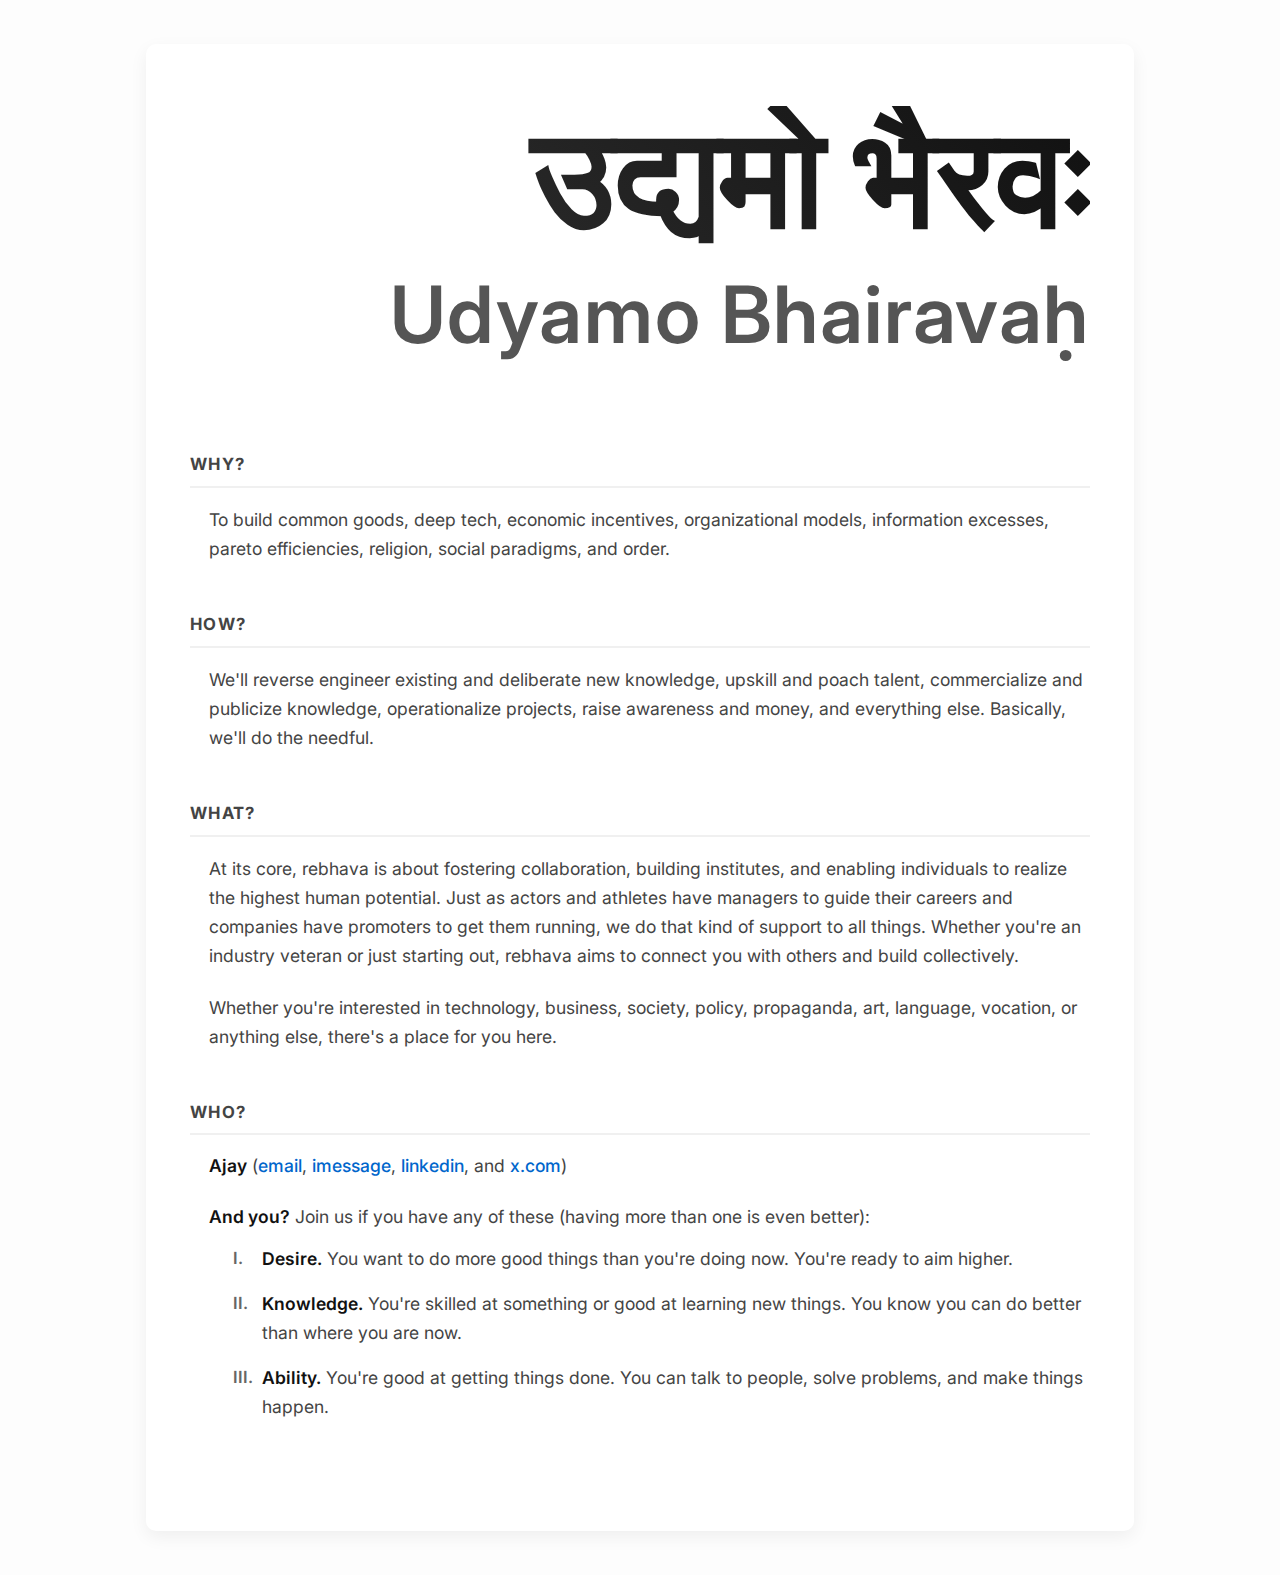
==== index.html @ 53928be8 "Update index.html" ====
<!DOCTYPE html>
<html lang="en">
<head>
    <meta charset="utf-8">
    <meta name="viewport" content="width=device-width, initial-scale=1">
    <title>rebhava</title>
    <link href="https://fonts.googleapis.com/css2?family=Inter:wght@300;400;600;700&display=swap" rel="stylesheet">
    <link rel="icon" type="image/png" href="/rebhv.png">
    <link rel="apple-touch-icon" href="/rebhv.png">
    <style>
        body {
            font-family: "Inter", -apple-system, BlinkMacSystemFont, "Segoe UI", Roboto, "Helvetica Neue", Arial, sans-serif, "Apple Color Emoji", "Segoe UI Emoji", "Segoe UI Symbol";
            font-size: 1.1rem;
            font-weight: 400;
            line-height: 1.65;
            color: #333;
            background-color: #fdfdfd;
            margin: 0;
            padding: 0;
            min-height: 100vh;
            display: flex;
            align-items: center;
            justify-content: center;
            overflow-x: hidden;
            -webkit-font-smoothing: antialiased;
            -moz-osx-font-smoothing: grayscale;
        }
        .container {
            max-width: 900px;
            width: 90%;
            padding: 3.5em 2.5em;
            background-color: #fff;
            box-shadow: 0 6px 18px rgba(0,0,0,0.06);
            border-radius: 10px;
            margin: 2.5em auto;
            position: relative;
        }
        p {
            margin-bottom: 1.4rem;
        }
        .motto-container {
            text-align: right;
            margin-bottom: 4.5rem;
            margin-right: -0.5em;
            padding-right: 0.5em;
        }
        .motto {
            font-size: clamp(5em, 12vw, 8em);
            line-height: 1;
            font-weight: 700;
            margin-bottom: 0.15rem;
            color: #1a1a1a;
            background: -webkit-linear-gradient(45deg, #333, #111);
            -webkit-background-clip: text;
            -webkit-text-fill-color: transparent;
        }
        .motto-latin {
            font-size: clamp(3em, 7vw, 4.5em);
            font-weight: 600;
            color: #555;
            letter-spacing: 0.02em;
        }
        .section {
            margin-bottom: 3rem;
        }
        h2 {
            font-size: 0.95em;
            font-weight: 700;
            color: #444;
            margin-bottom: 1rem;
            text-transform: uppercase;
            letter-spacing: 0.08em;
            border-bottom: 2px solid #f0f0f0;
            padding-bottom: 0.4em;
        }
        .content {
            margin-left: 1.2rem;
            color: #444;
        }
        .join-section > div {
            margin-bottom: 1.4rem;
        }
        .join-section h3 {
            font-size: 1.1em;
            font-weight: 700;
            color: #333;
            margin-bottom: 0.6rem;
            display: block;
        }
        .join-section p {
            display: inline;
            margin-left: 0;
        }
        .join-section ol {
            margin-top: 0.8rem;
            padding-left: 1.5rem;
            list-style: none;
            counter-reset: join-counter;
        }
        .join-section li {
            margin-bottom: 1rem;
            position: relative;
            padding-left: 1.8rem;
            counter-increment: join-counter;
        }
        .join-section li::before {
            content: counter(join-counter, upper-roman) ".";
            position: absolute;
            left: 0;
            top: 0.05em;
            font-weight: 600;
            color: #666;
            font-size: 0.95em;
        }
        .join-section b {
            font-weight: 600;
            color: #111;
        }
        a {
            color: #0066cc;
            text-decoration: none;
            font-weight: 500;
            transition: all 0.2s ease-in-out;
        }
        a:hover {
            color: #004080;
            text-decoration: underline;
            text-decoration-thickness: 1px;
        }

        @media (max-width: 768px) {
             .container {
                padding: 3em 2em;
            }
            .motto {
                font-size: clamp(4.5em, 10vw, 7em);
            }
            .motto-latin {
                font-size: clamp(2.8em, 6vw, 4em);
            }
        }

        @media (max-width: 600px) {
            body {
                font-size: 1rem;
                line-height: 1.6;
            }
            .container {
                padding: 2.5em 1.5em;
                width: 95%;
                margin: auto;
            }
            .motto {
                font-size: 4em;
            }
            .motto-latin {
                font-size: 2.5em;
            }
            h2 {
                font-size: 0.9em;
                letter-spacing: 0.06em;
            }
            .content {
                margin-left: 0.8rem;
            }
            .join-section ol {
                padding-left: 1rem;
            }
            .join-section li {
                padding-left: 1.6rem;
            }
            .join-section li::before {
                font-size: 0.9em;
            }
        }
    </style>
</head>
<body>
    <div class="container">
        <div class="motto-container">
            <div class="motto">उद्यमो भैरवः</div>
            <div class="motto-latin">Udyamo Bhairavaḥ</div>
        </div>

        <div class="section">
            <h2>why?</h2>
            <div class="content">
                <p>To build common goods, deep tech, economic incentives, organizational models, information excesses, pareto efficiencies, religion, social paradigms, and order.</p>
            </div>
        </div>

        <div class="section">
            <h2>how?</h2>
            <div class="content">
                <p>We'll reverse engineer existing and deliberate new knowledge, upskill and poach talent, commercialize and publicize knowledge, operationalize projects, raise awareness and money, and everything else. Basically, we'll do the needful.</p>
            </div>
        </div>

        <div class="section">
            <h2>what?</h2>
            <div class="content">
                <p>At its core, rebhava is about fostering collaboration, building institutes, and enabling individuals to realize the highest human potential. Just as actors and athletes have managers to guide their careers and companies have promoters to get them running, we do that kind of support to all things. Whether you're an industry veteran or just starting out, rebhava aims to connect you with others and build collectively.</p>
                <p>Whether you're interested in technology, business, society, policy, propaganda, art, language, vocation, or anything else, there's a place for you here.</p>
            </div>
        </div>

        <div class="section">
            <h2>who?</h2>
            <div class="content join-section">
                <div><b>Ajay</b> (<a href="mailto:chahal@elfreds.com">email</a>, <a href="imessage://chahal@elfreds.com">imessage</a>, <a href="https://www.linkedin.com/in/ajch25/">linkedin</a>, and <a href="https://x.com/ghanshyaama">x.com</a>)<br></div>
                <div>
                    <b>And you?</b> Join us if you have any of these (having more than one is even better):
                <ol type="I">
                    <li>
                        <b>Desire.</b> You want to do more good things than you're doing now. You're ready to aim higher.
                    </li>
                    <li>
                        <b>Knowledge.</b> You're skilled at something or good at learning new things. You know you can do better than where you are now.
                    </li>
                    <li>
                        <b>Ability.</b> You're good at getting things done. You can talk to people, solve problems, and make things happen.
                    </li>
                </ol>
                </div>
            </div>
        </div>
    </div>
</body>
</html>
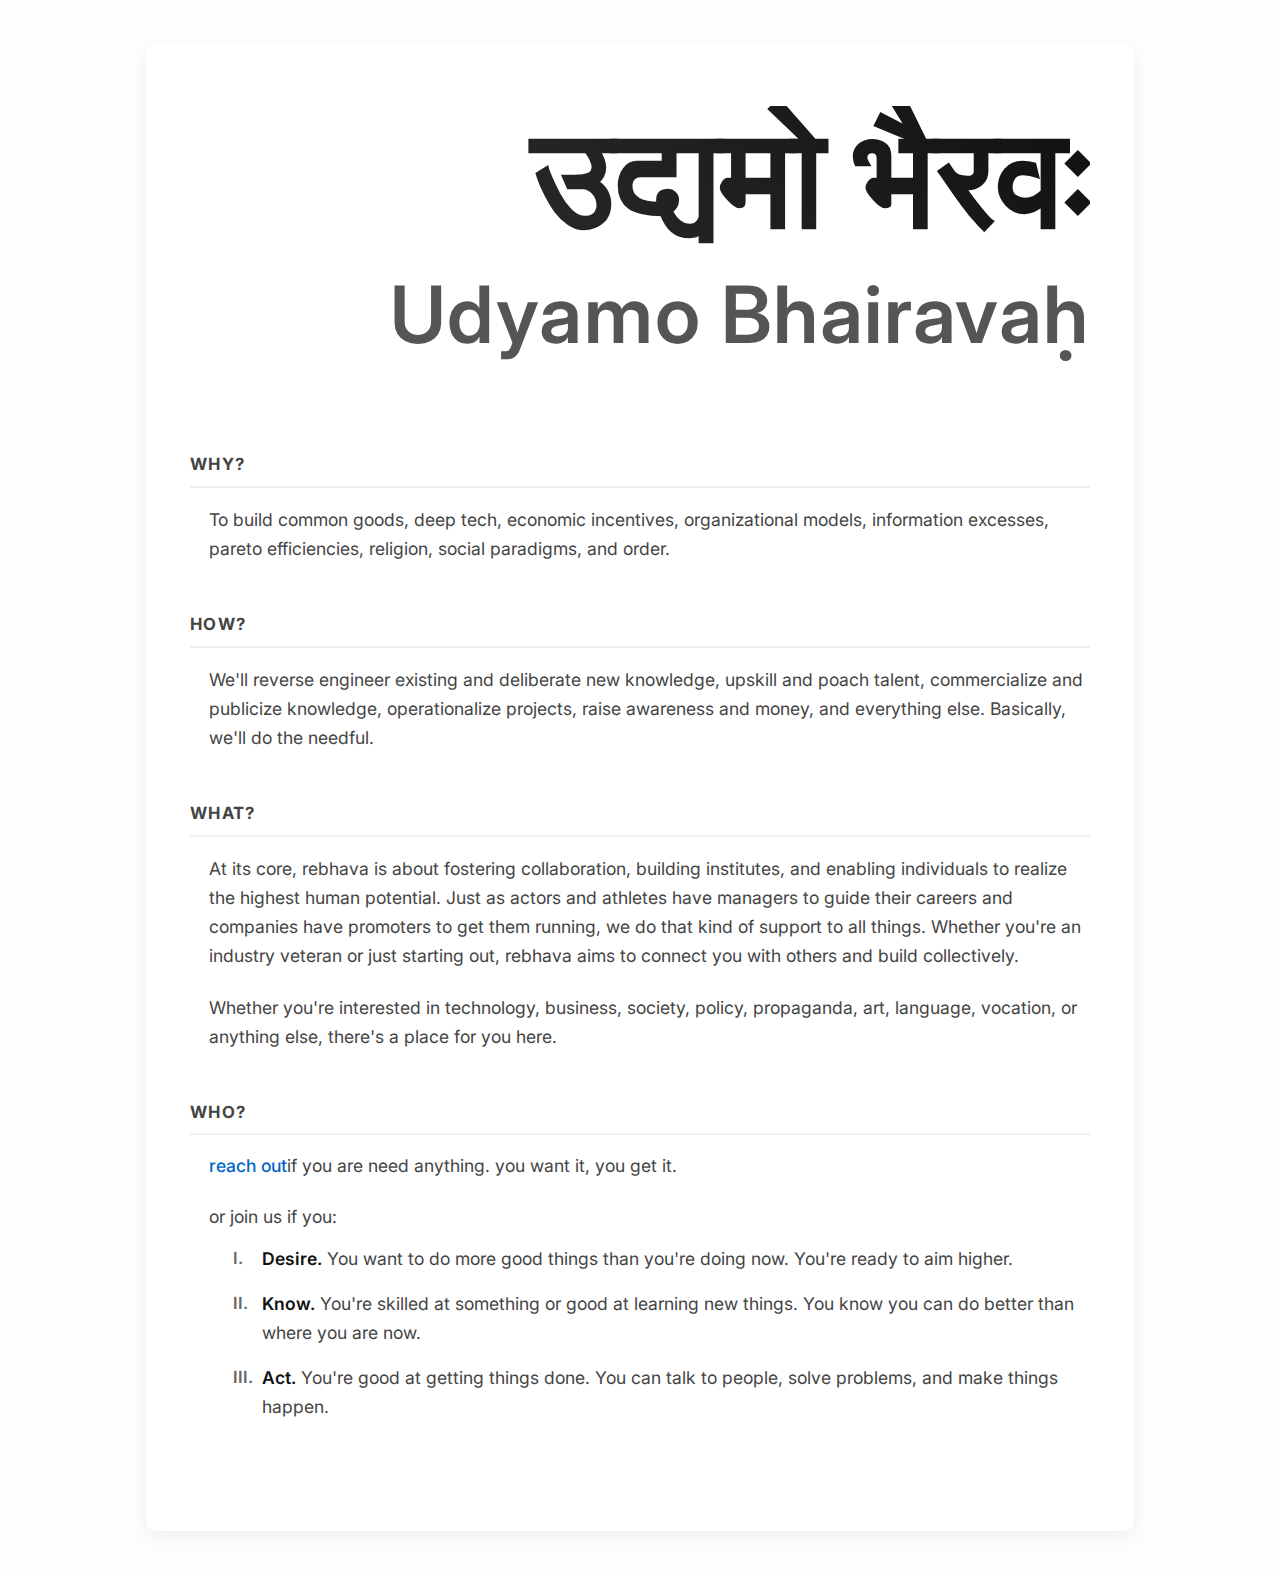
==== commit 452d88ad: "Update index.html" ====
--- a/index.html
+++ b/index.html
@@ -5,8 +5,8 @@
     <meta name="viewport" content="width=device-width, initial-scale=1">
     <title>rebhava</title>
     <link href="https://fonts.googleapis.com/css2?family=Inter:wght@300;400;600;700&display=swap" rel="stylesheet">
-    <link rel="icon" type="image/png" href="/rebhv.png">
-    <link rel="apple-touch-icon" href="/rebhv.png">
+    <link rel="icon" type="image/png" href="/rebhava.png">
+    <link rel="apple-touch-icon" href="/rebhava.png">
     <style>
         body {
             font-family: "Inter", -apple-system, BlinkMacSystemFont, "Segoe UI", Roboto, "Helvetica Neue", Arial, sans-serif, "Apple Color Emoji", "Segoe UI Emoji", "Segoe UI Symbol";
@@ -207,18 +207,18 @@
         <div class="section">
             <h2>who?</h2>
             <div class="content join-section">
-                <div><b>Ajay</b> (<a href="mailto:chahal@elfreds.com">email</a>, <a href="imessage://chahal@elfreds.com">imessage</a>, <a href="https://www.linkedin.com/in/ajch25/">linkedin</a>, and <a href="https://x.com/ghanshyaama">x.com</a>)<br></div>
+                <div><a href="mailto:chahal@rebhava.com">reach out</a>if you are need anything. you want it, you get it.</div>
                 <div>
-                    <b>And you?</b> Join us if you have any of these (having more than one is even better):
+                    or join us if you:
                 <ol type="I">
                     <li>
                         <b>Desire.</b> You want to do more good things than you're doing now. You're ready to aim higher.
                     </li>
                     <li>
-                        <b>Knowledge.</b> You're skilled at something or good at learning new things. You know you can do better than where you are now.
+                        <b>Know.</b> You're skilled at something or good at learning new things. You know you can do better than where you are now.
                     </li>
                     <li>
-                        <b>Ability.</b> You're good at getting things done. You can talk to people, solve problems, and make things happen.
+                        <b>Act.</b> You're good at getting things done. You can talk to people, solve problems, and make things happen.
                     </li>
                 </ol>
                 </div>
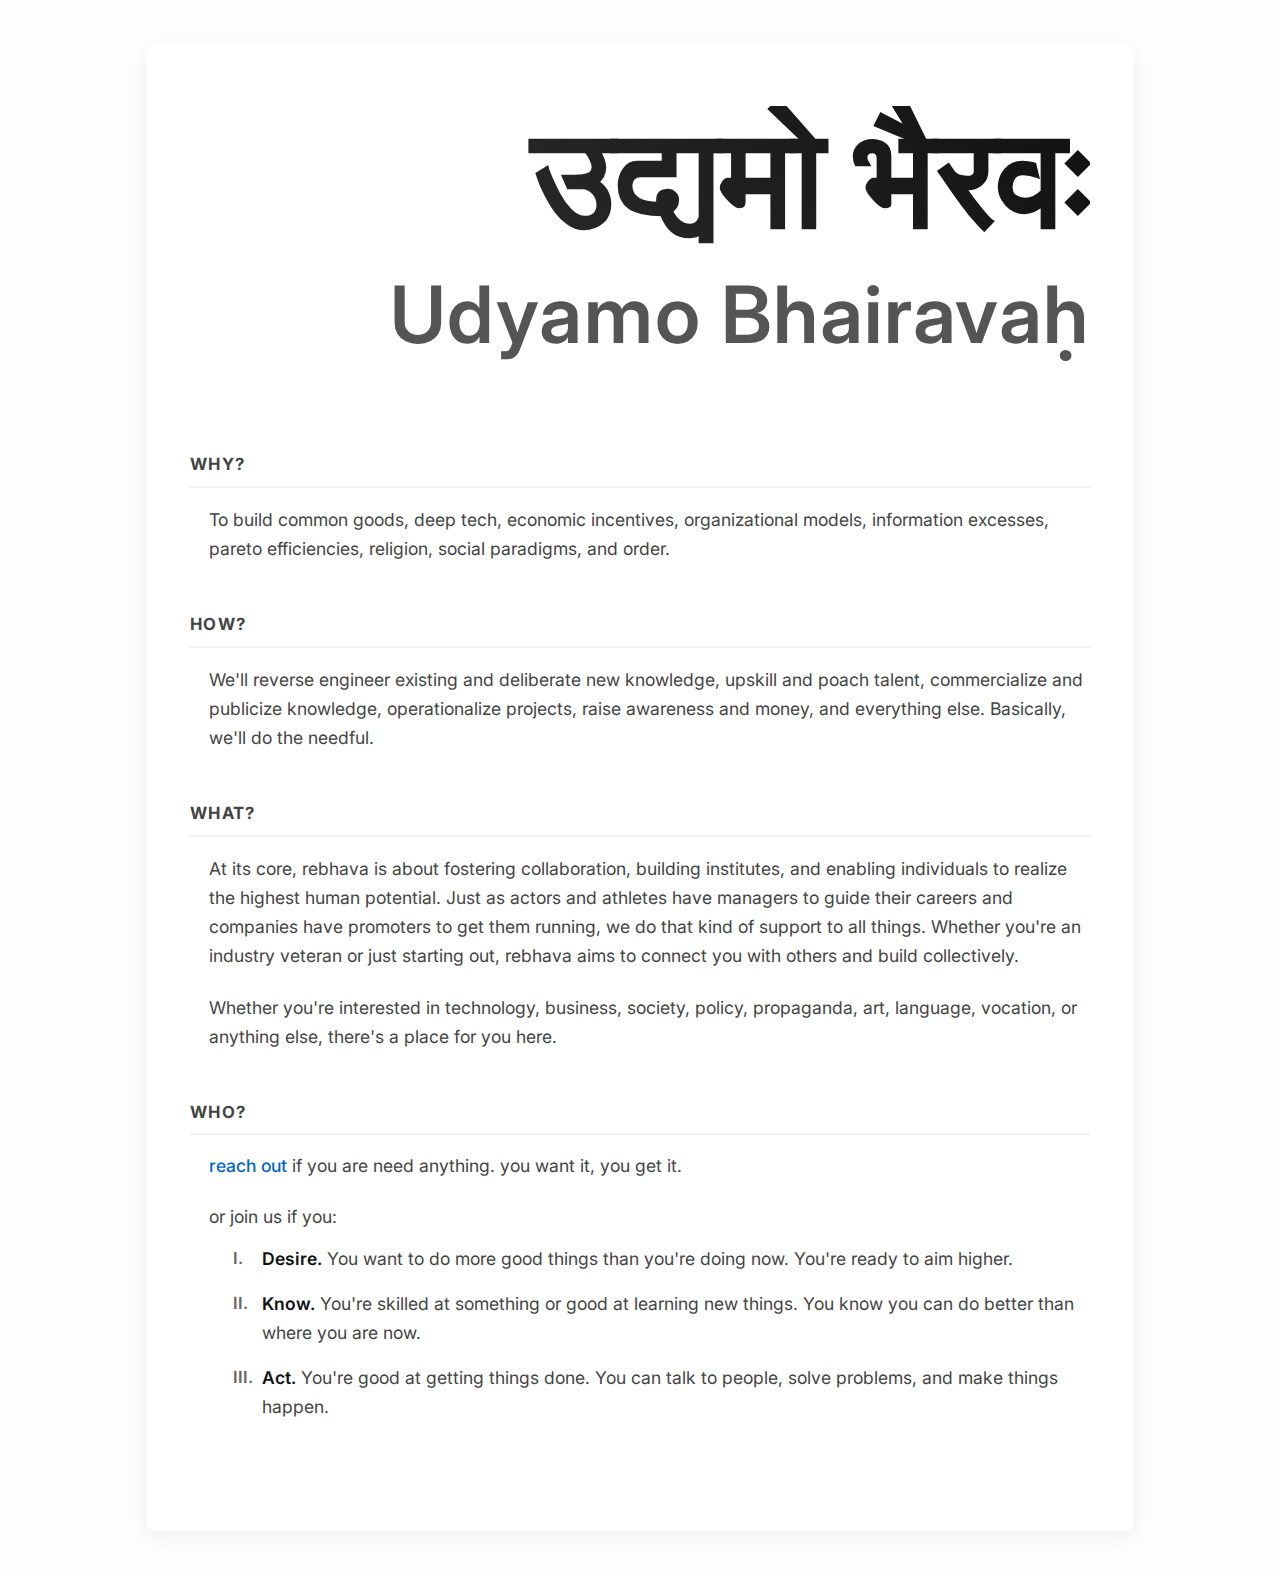
==== commit d45bbeca: "Update index.html" ====
--- a/index.html
+++ b/index.html
@@ -207,7 +207,7 @@
         <div class="section">
             <h2>who?</h2>
             <div class="content join-section">
-                <div><a href="mailto:chahal@rebhava.com">reach out</a>if you are need anything. you want it, you get it.</div>
+                <div><a href="mailto:chahal@rebhava.com">reach out</a> if you are need anything. you want it, you get it.</div>
                 <div>
                     or join us if you:
                 <ol type="I">
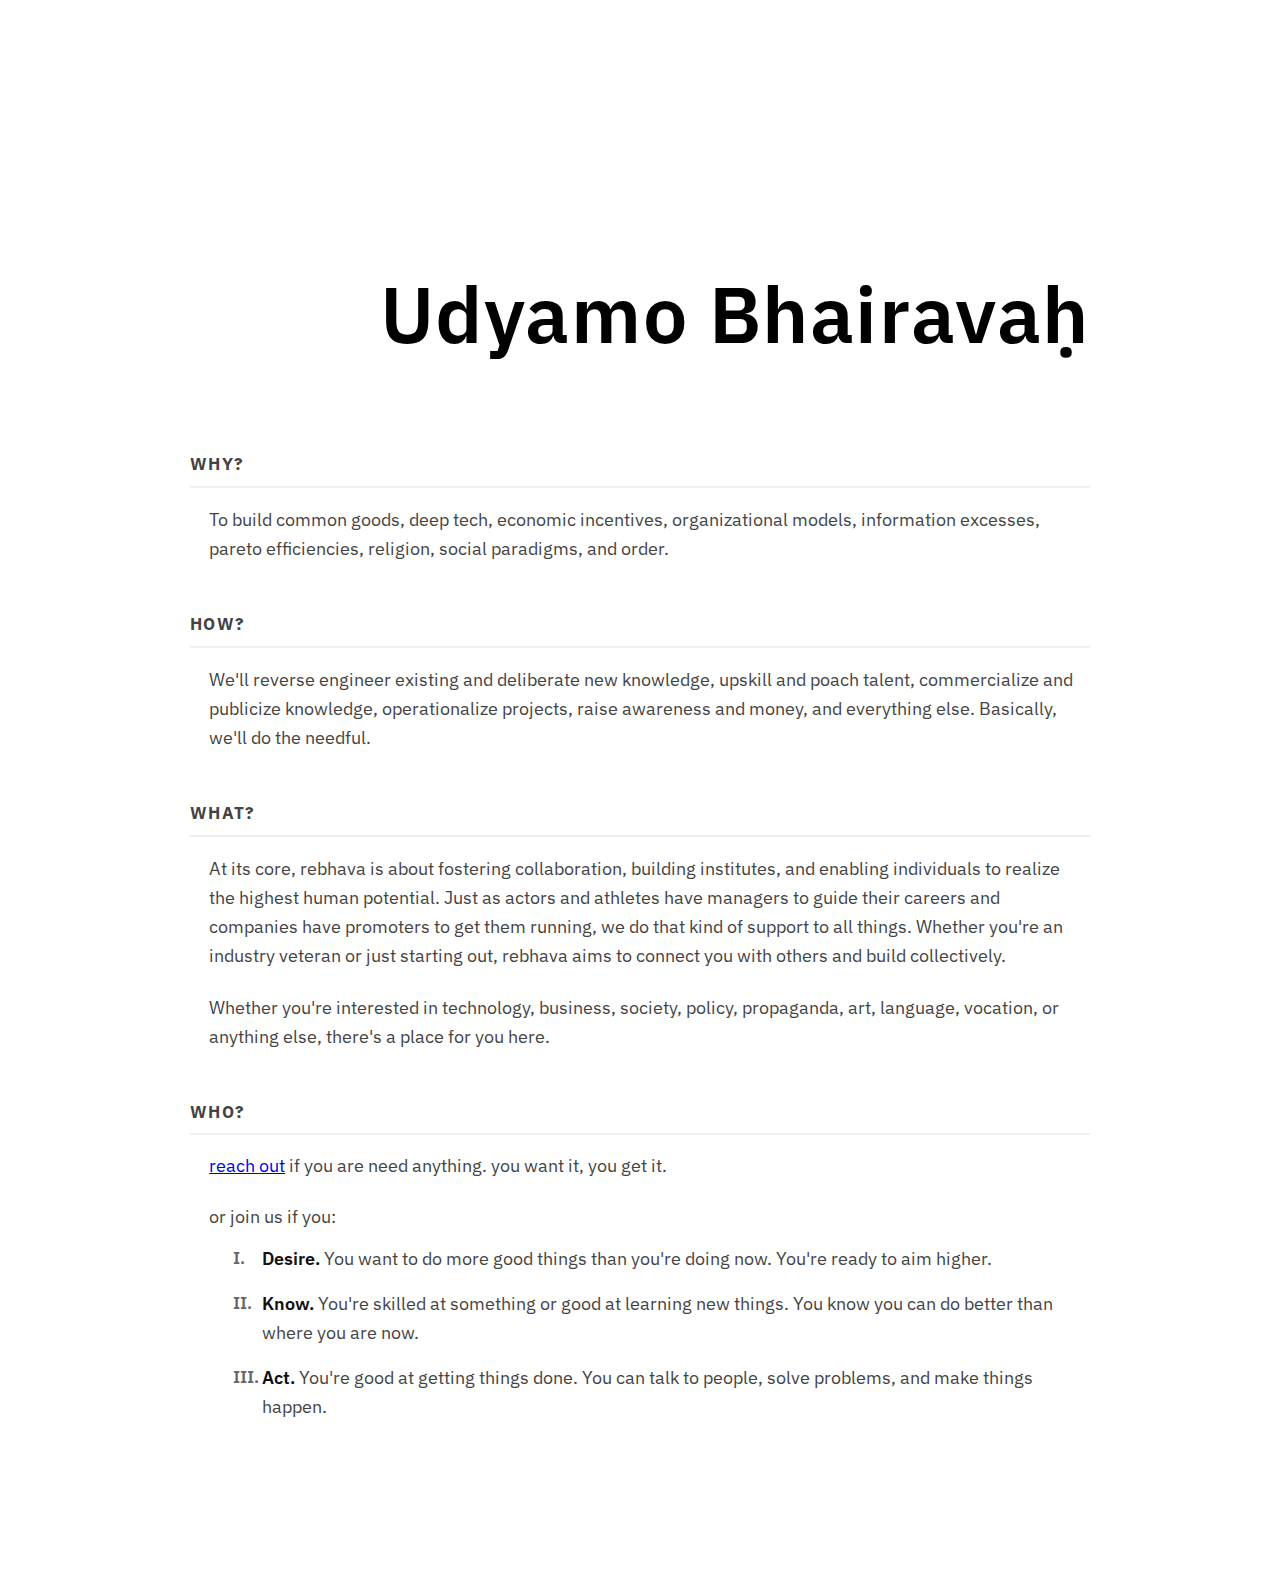
==== commit 9bcddf9d: "Update index.html" ====
--- a/index.html
+++ b/index.html
@@ -4,17 +4,16 @@
     <meta charset="utf-8">
     <meta name="viewport" content="width=device-width, initial-scale=1">
     <title>rebhava</title>
-    <link href="https://fonts.googleapis.com/css2?family=Inter:wght@300;400;600;700&display=swap" rel="stylesheet">
-    <link rel="icon" type="image/png" href="/rebhava.png">
+    <link rel="preconnect" href="https://fonts.googleapis.com">
+    <link rel="preconnect" href="https://fonts.gstatic.com" crossorigin>
+    <link href="https://fonts.googleapis.com/css2?family=IBM+Plex+Sans:ital,wght@0,100..700;1,100..700&family=Inter:ital,opsz,wght@0,14..32,100..900;1,14..32,100..900&display=swap" rel="stylesheet">    <link rel="icon" type="image/png" href="/rebhava.png">
     <link rel="apple-touch-icon" href="/rebhava.png">
     <style>
         body {
-            font-family: "Inter", -apple-system, BlinkMacSystemFont, "Segoe UI", Roboto, "Helvetica Neue", Arial, sans-serif, "Apple Color Emoji", "Segoe UI Emoji", "Segoe UI Symbol";
+            font-family: "IBM Plex Sans", "Inter", -apple-system, BlinkMacSystemFont, "Segoe UI", Roboto, "Helvetica Neue", Arial, sans-serif, "Apple Color Emoji", "Segoe UI Emoji", "Segoe UI Symbol";
             font-size: 1.1rem;
             font-weight: 400;
             line-height: 1.65;
-            color: #333;
-            background-color: #fdfdfd;
             margin: 0;
             padding: 0;
             min-height: 100vh;
@@ -29,8 +28,6 @@
             max-width: 900px;
             width: 90%;
             padding: 3.5em 2.5em;
-            background-color: #fff;
-            box-shadow: 0 6px 18px rgba(0,0,0,0.06);
             border-radius: 10px;
             margin: 2.5em auto;
             position: relative;
@@ -49,15 +46,12 @@
             line-height: 1;
             font-weight: 700;
             margin-bottom: 0.15rem;
-            color: #1a1a1a;
-            background: -webkit-linear-gradient(45deg, #333, #111);
             -webkit-background-clip: text;
             -webkit-text-fill-color: transparent;
         }
         .motto-latin {
             font-size: clamp(3em, 7vw, 4.5em);
             font-weight: 600;
-            color: #555;
             letter-spacing: 0.02em;
         }
         .section {
@@ -115,17 +109,6 @@
         .join-section b {
             font-weight: 600;
             color: #111;
-        }
-        a {
-            color: #0066cc;
-            text-decoration: none;
-            font-weight: 500;
-            transition: all 0.2s ease-in-out;
-        }
-        a:hover {
-            color: #004080;
-            text-decoration: underline;
-            text-decoration-thickness: 1px;
         }
 
         @media (max-width: 768px) {
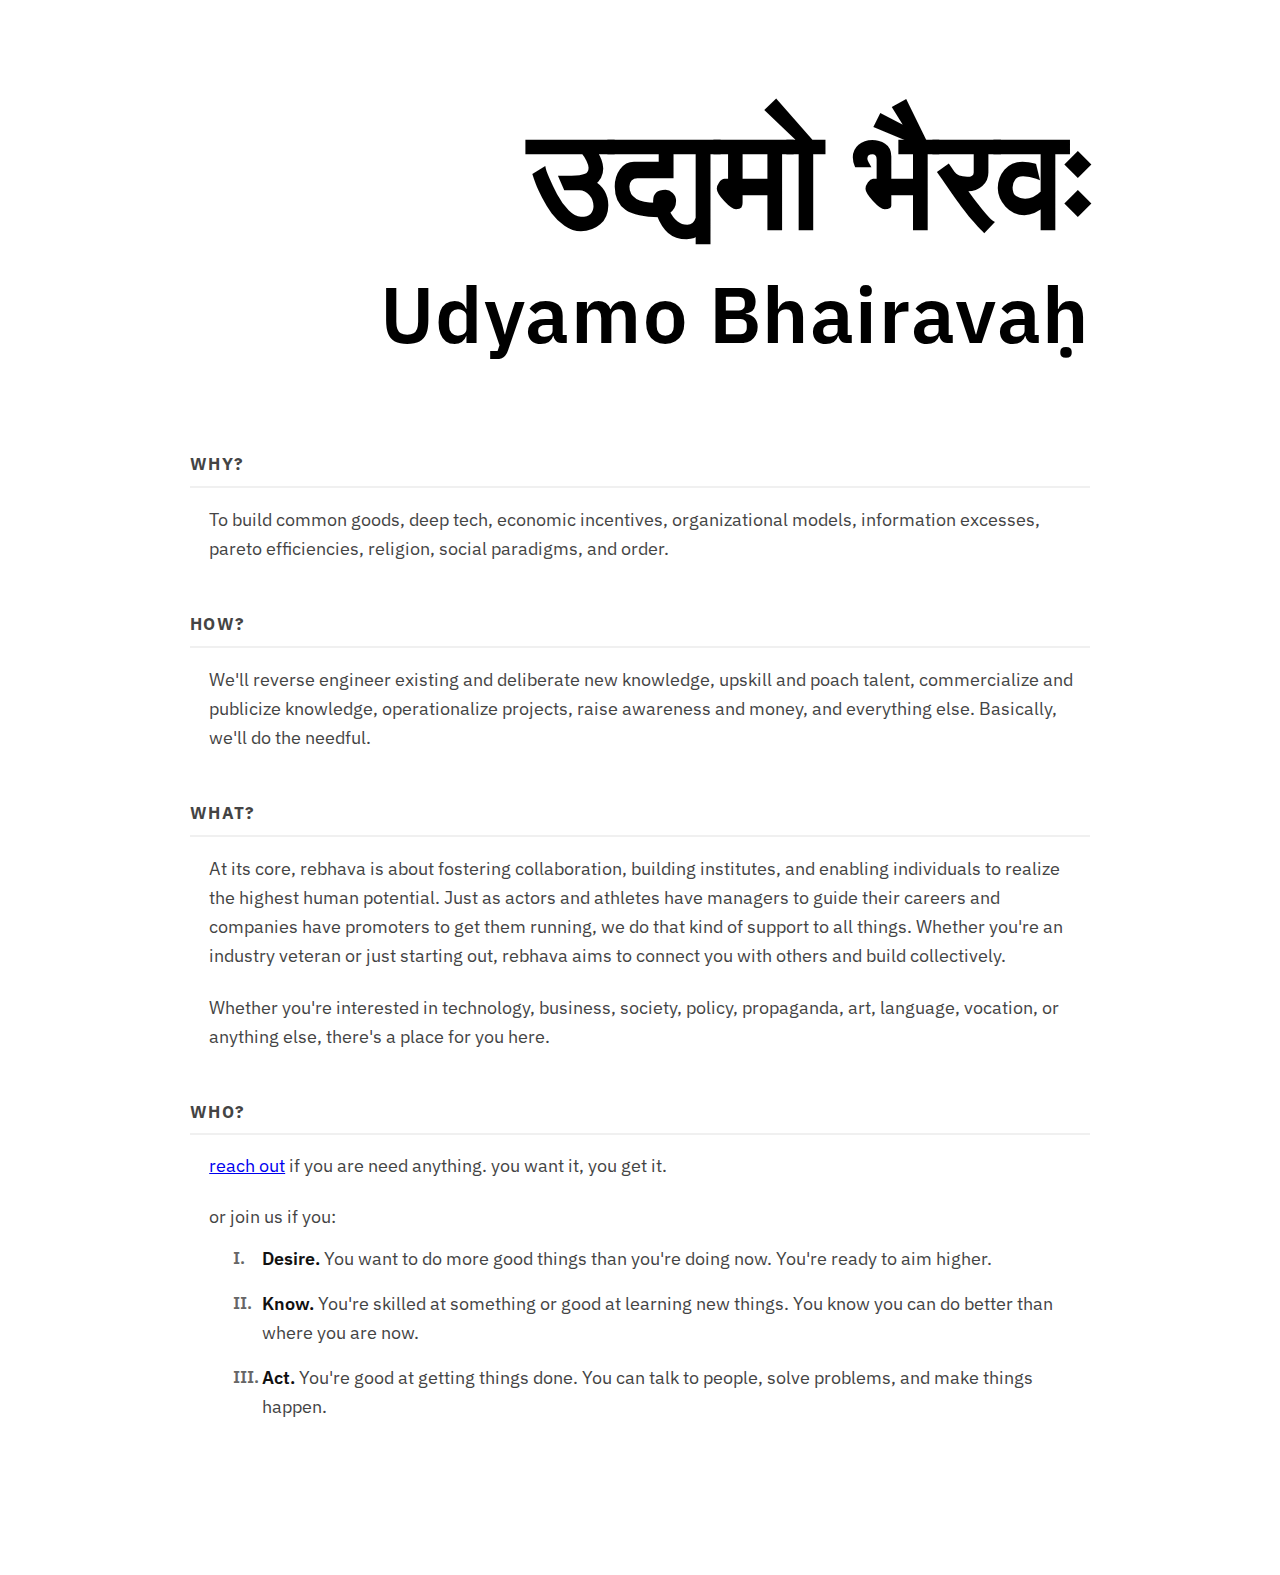
==== commit ebad5c8a: "Update index.html" ====
--- a/index.html
+++ b/index.html
@@ -46,8 +46,6 @@
             line-height: 1;
             font-weight: 700;
             margin-bottom: 0.15rem;
-            -webkit-background-clip: text;
-            -webkit-text-fill-color: transparent;
         }
         .motto-latin {
             font-size: clamp(3em, 7vw, 4.5em);
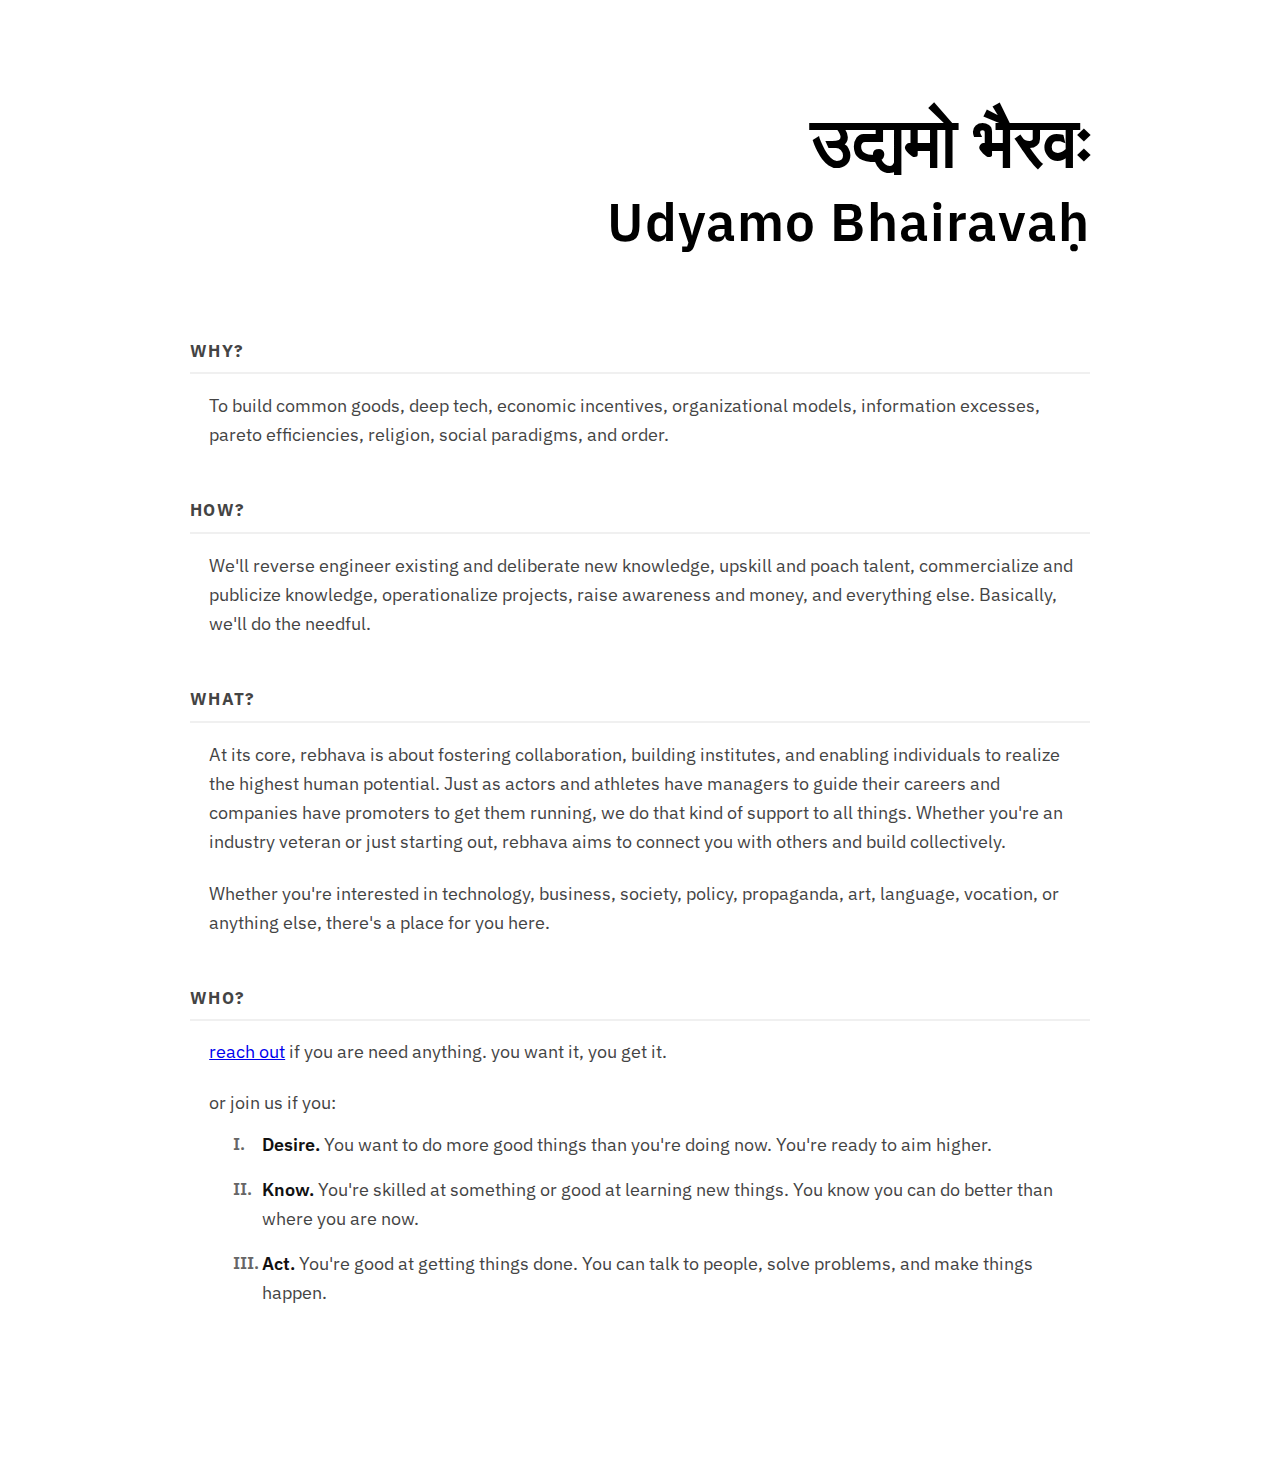
==== commit 88102d54: "Update index.html" ====
--- a/index.html
+++ b/index.html
@@ -42,13 +42,13 @@
             padding-right: 0.5em;
         }
         .motto {
-            font-size: clamp(5em, 12vw, 8em);
+            font-size: clamp(3em, 7vw, 4em);
             line-height: 1;
             font-weight: 700;
             margin-bottom: 0.15rem;
         }
         .motto-latin {
-            font-size: clamp(3em, 7vw, 4.5em);
+            font-size: clamp(2em, 5vw, 3em);
             font-weight: 600;
             letter-spacing: 0.02em;
         }
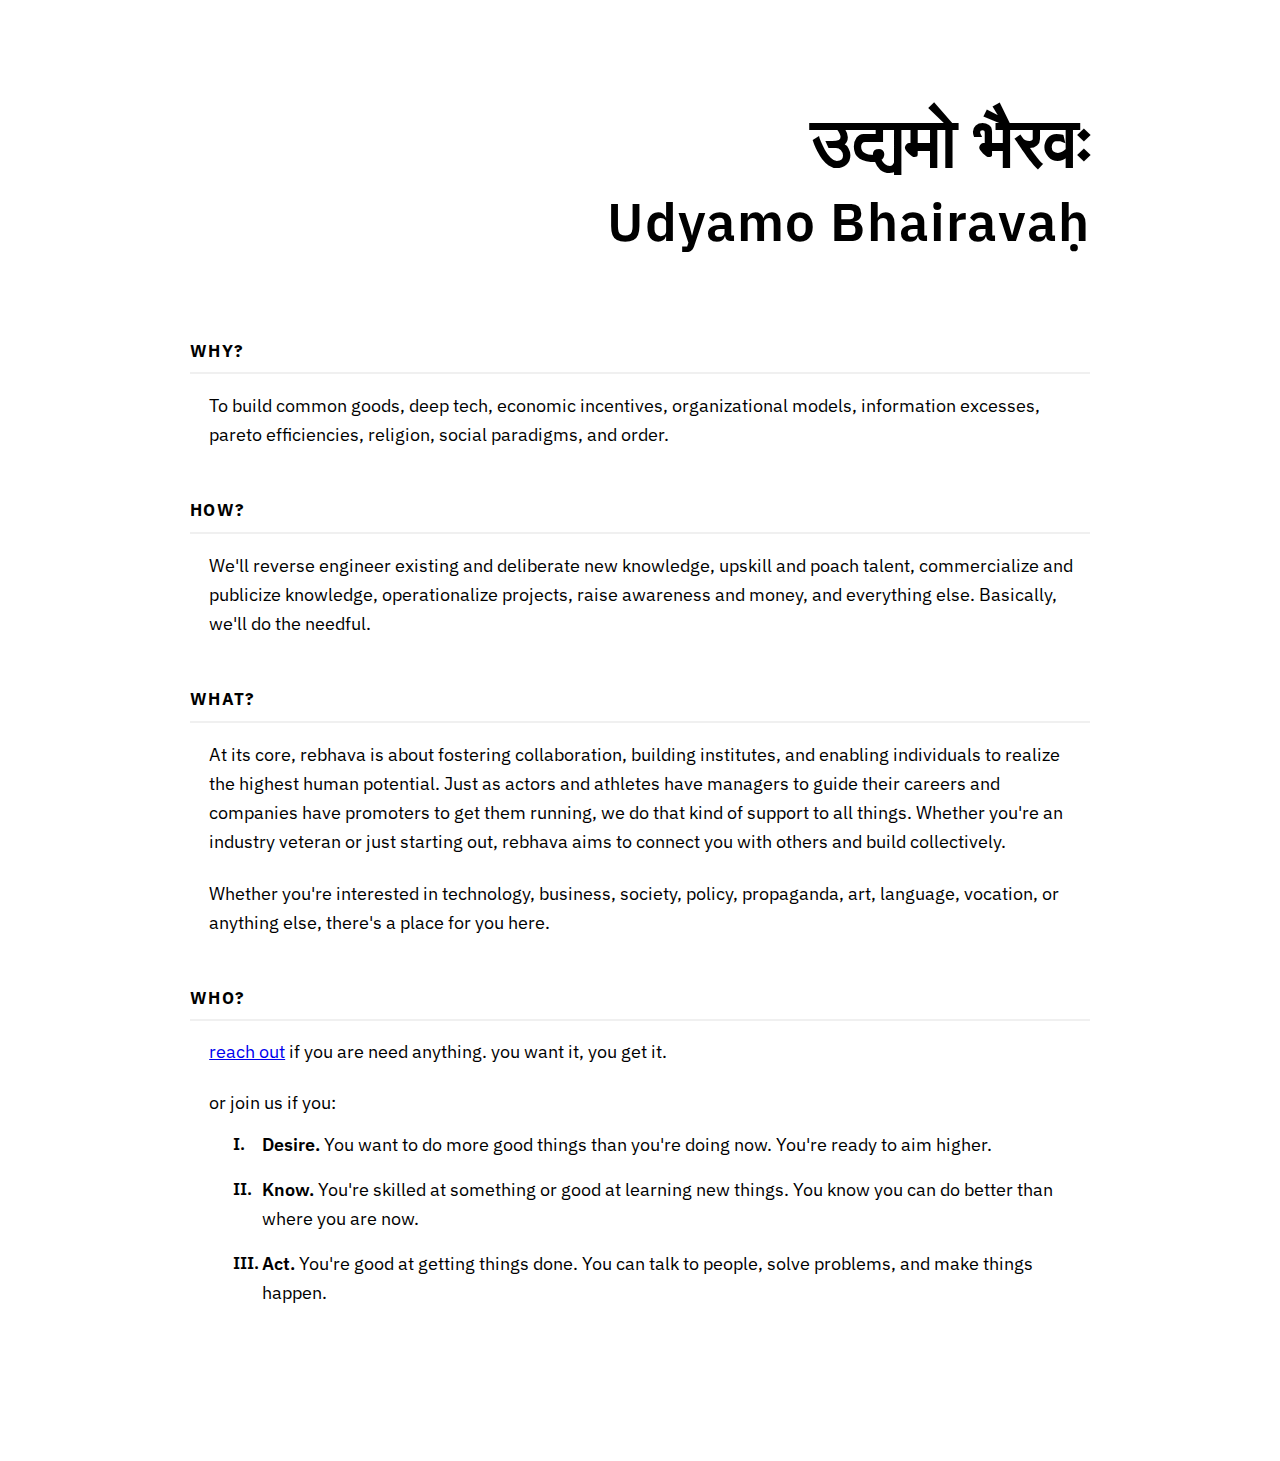
==== commit d8af9e36: "Update index.html" ====
--- a/index.html
+++ b/index.html
@@ -58,7 +58,6 @@
         h2 {
             font-size: 0.95em;
             font-weight: 700;
-            color: #444;
             margin-bottom: 1rem;
             text-transform: uppercase;
             letter-spacing: 0.08em;
@@ -67,7 +66,6 @@
         }
         .content {
             margin-left: 1.2rem;
-            color: #444;
         }
         .join-section > div {
             margin-bottom: 1.4rem;
@@ -75,7 +73,6 @@
         .join-section h3 {
             font-size: 1.1em;
             font-weight: 700;
-            color: #333;
             margin-bottom: 0.6rem;
             display: block;
         }
@@ -101,12 +98,10 @@
             left: 0;
             top: 0.05em;
             font-weight: 600;
-            color: #666;
             font-size: 0.95em;
         }
         .join-section b {
             font-weight: 600;
-            color: #111;
         }
 
         @media (max-width: 768px) {
